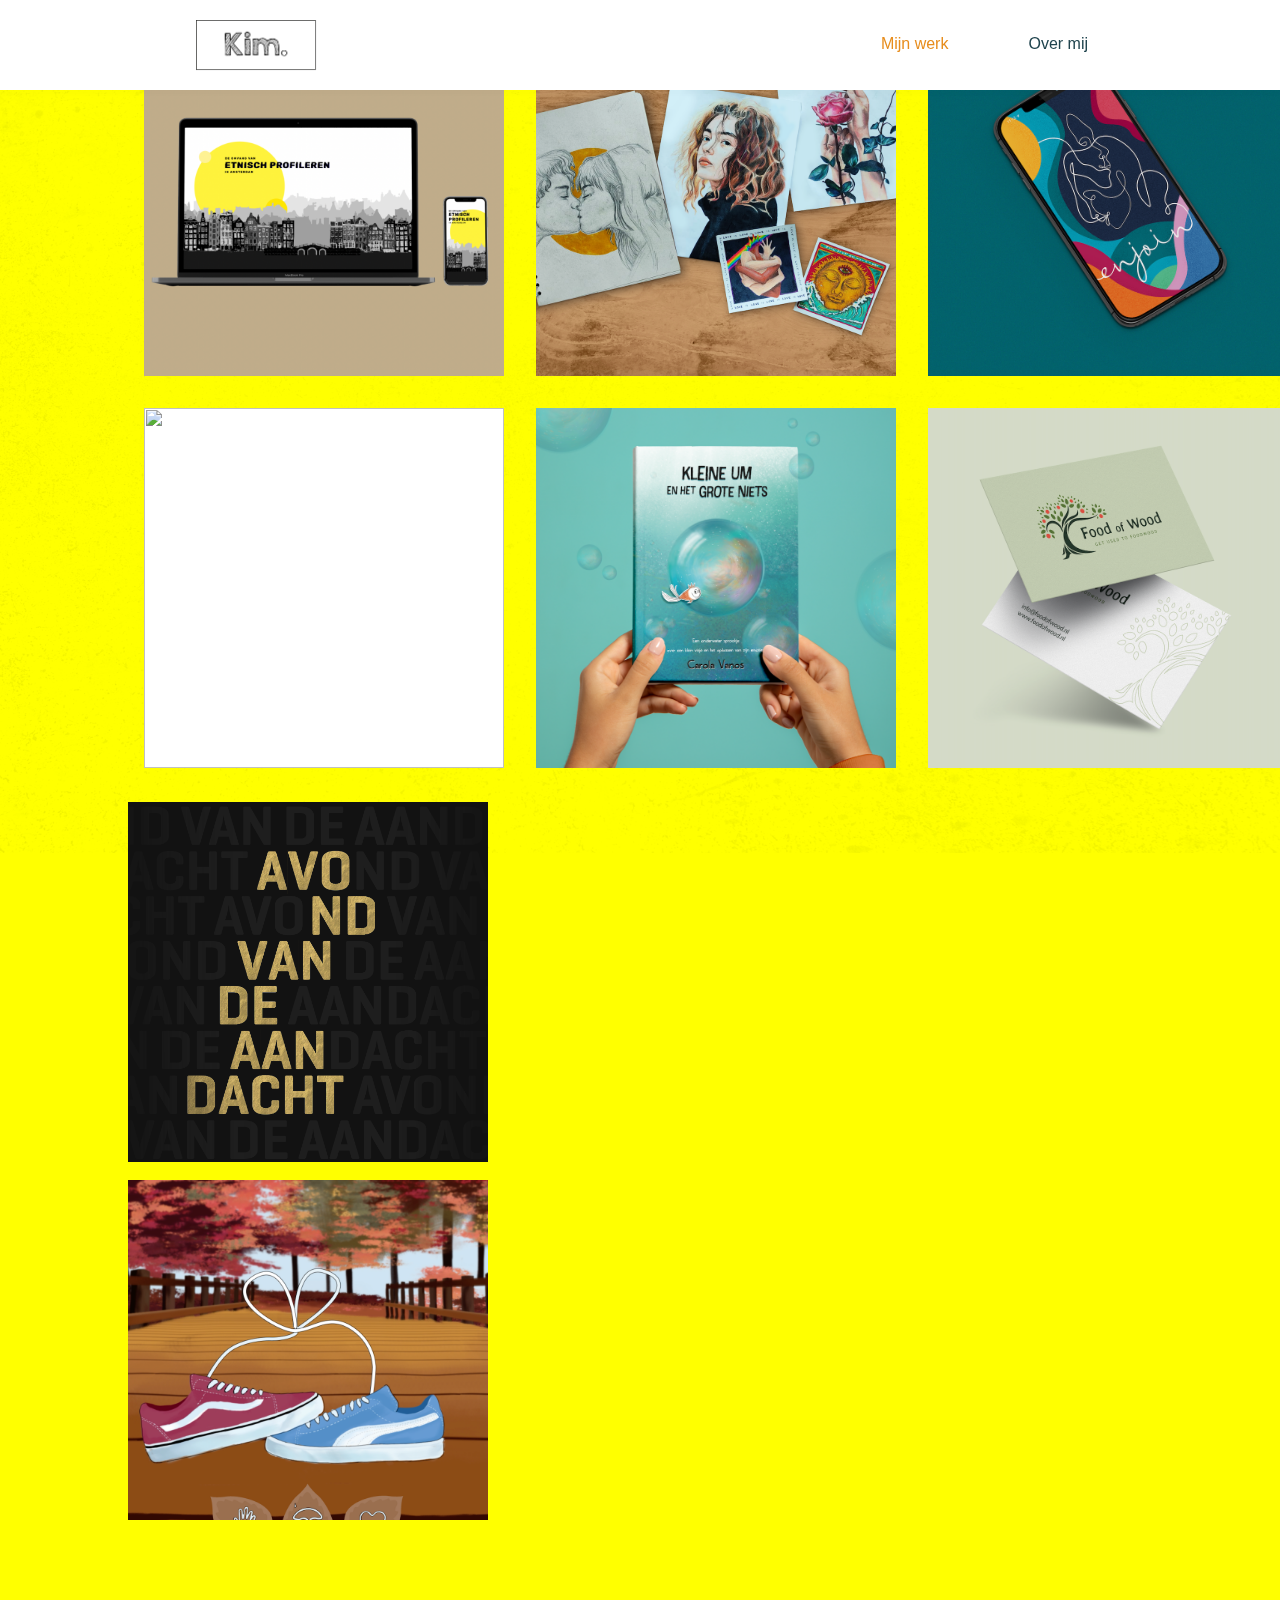
==== cases.html @ cbdecb41 "Begin" ====
<!DOCTYPE html>
<html lang="nl">

<head>
    <meta charset="utf-8">
    <meta http-equiv="X-UA-Compatible" content="IE=edge">
    <title>Portfolio Kim Garrard</title>
    <meta name="viewport" content="width=device-width, initial-scale=1">
    <link rel="stylesheet" href="CSS/portfolio.css">
    <link rel="shortcut icon" type="image/png" href="images/favicon2.png"/>
</head>

<body>

  <img src="images/bg_7.webp" alt="">

  <nav>
    <a href="index.html"><img src="images/logo.png" alt="" class="logo"></a>
    <ul>
      <li><a href="cases.html" class="selected"><div class="opacity"></div>Mijn werk</a></li>
      <li><a href="overmij.html"><div class="opacity"></div>Over mij</a></li>
    </ul>
  </nav>

  <div class="container" id="container">

  <!-- <h1>
    <span>K</span>
    <span>I</span>
    <span>M</span>
    <span>G</span>
    <span>A</span>
    <span>R</span>
    <span>R</span>
    <span>A</span>
    <span>R</span>
    <span>D</span>
  </h1> -->

  <section class="fotos">

    <div class="rij rij1">
      <a class="hover1" href="etnischprofileren.html">
        <div class="foto1"><img src="images/etnischprofileren.png" alt=""></img></div>
        <div class="info1 hide"><p>Etnisch Profileren</p></div>
      </a>

      <a class="hover2" href="art.html">
        <div class="foto2"><img src="images/artcases.png" alt=""></img></div>
        <div class="info2 hide"><p>Art & Illustraties</p></div>
      </a>

      <a class="hover3" href="enjoin.html">
        <div class="foto3"><img src="images/enjoincases.png" alt=""></img></div>
        <div class="info3 hide"><p>Splashscreen Enjoin</p></div>
      </a>
    </div>

    <div class="rij rij2">
      <a class="hover1" href="tofgrof.html">
        <div class="foto1"><img src="images/tofgrofcases.png" alt=""></img></div>
        <div class="info1 hide"><p>Tofgrof</p></div>
      </a>

      <a class="hover2">
        <div class="foto2"><img src="images/kleineumcases.png" alt=""></img></div>
        <div class="info2 hide"><p>Coming soon!</p></div>
      </a>

      <a class="hover3" href="foodofwood.html">
        <div class="foto3"><img src="images/foodofwoodcases.png" alt=""></img></div>
        <div class="info3 hide"><p>Food of Wood</p></div>
      </a>
    </div>

    <div class="rij rij3">
      <a class="hover1" href="dinner.html">
        <div class="foto1"><img src="images/dinner.png" alt=""></img></div>
        <div class="info1 hide"><p>CMOTalk Dinner</p></div>
      </a>

      <a class="hover2" href="schoenen.html">
        <div class="foto2"><img src="images/schoenencases.png" alt=""></img></div>
        <div class="info2 hide"><p>Schoenen Animatie</p></div>
      </a>

      <a class="hover3" href="rangers.html">
        <div class="foto3"><img src="images/rangerscases.png" alt=""></img></div>
        <div class="info3 hide"><p>WWF Rangers polsbandje</p></div>
      </a>
    </div>

  </section>

  </div>

<script src="js/cases.js"></script>

<script type="text/javascript">

$(document).ready(function() {
    // throttling is built in, just define ms
    $.waypoints.settings.scrollThrottle = 30;

    $('#content').waypoint(function(event, direction) {
        $(this).toggleClass('sticky', direction === "down");
        event.stopPropagation();
    }, {
        offset: 'bottom-in-view' // checkpoint at bottom of #content
    });
});

</script>

</html>
---- CSS/portfolio.css ----
* {
    box-sizing: border-box;
}

body,
html {
    box-sizing: border-box;
    margin: 0;
    padding: 0;
    scroll-behavior: smooth;

}

@import url(//db.onlinewebfonts.com/c/331ec49c0d78e469c42c1d814dd45838?family=Avenir+Book);
@import url(//db.onlinewebfonts.com/c/901497541657a2f24e42848bcf7fad52?family=Avenir+Heavy);

@font-face {
    font-family: "Capuche";
    src: url("../fonts/capuche.otf") format("opentype");
}

@font-face {
    font-family: "FuturaCM";
    src: url("../fonts/Futura.ttf") format("truetype");
}

@font-face {
    font-family: "SofiaRegular";
    src: url("../fonts/SofiaProRegular.ttf") format("truetype");
}

@font-face {
    font-family: "SketchOpen";
    src: url("../fonts/KGSecondChancesSketch.ttf") format("truetype");
}

@font-face {
    font-family: "Sketch";
    src: url("../fonts/KGSecondChancesSolid.ttf") format("truetype");
}

body {
  background-color: #f3eee8;
  /* background-image: url(../images/bg.png); */
  background-blend-mode: lighten;
  background-size: 100vw;
  background-attachment: fixed;
  /* cursor: url(images/my-cursor.png), auto; */
  /* cursor: wait; */
}

#home {
  width: 100vw;
  height: 100vh;
  overflow: hidden;
}

body > img:nth-of-type(1) {
  z-index: -1;
  width: 100vw;
  position: fixed;
  opacity: 0.1;
  mix-blend-mode: multiply;
}

nav {
  display: flex;
  width: 100vw;
  height: 10vh;
  position: fixed;
  z-index: 3;
  background-color: white;
  padding: 0 15vw;
  justify-content: space-between;
  box-shadow: 0 5px 5px rgb(0 0 0 / 1%);
}

menu-wrap {
  display: none;
}

.navcases {
  box-shadow: 0 5px 5px rgb(0 0 0 / 5%);
}

nav > a {
  display: flex;
  align-items: center;
}

nav ul {
  list-style-type: none;
  display: flex;
  align-items: center;
  margin: 0;
}

nav ul li {
  text-decoration: none;
  font-family: "Avenir", Helvetica;
  transition: 200ms ease;
  border-bottom: 2px solid rgba(255,255,255,0);
}

nav li div {
  background-color: #e78d1d;
  height: 1.7em;
  width: 1.7em;
  position: absolute;
  z-index: -1;
  border-radius: 50%;
  margin-left: -12px;
  margin-top: -3px;
  transition: 200ms ease;
}

nav img {
  background-color: rgba(255,255,255,0.5);
  width: 8em;
  transition: 300ms ease;
}

nav img:hover {
  background-color: rgba(255,255,255,1);
}

nav li:not(nav li:last-of-type) {
  margin-right: 5em;
}

nav li:hover {
  border-bottom: 2px solid #e78d1d;
  transform: rotate(-2deg);
}

nav a:hover {
  color: #e78d1d;
}

nav .selected {
  color: #e78d1d;
}

main {
  padding-top: 10vh;
}

h1, h2 {
  /* letter-spacing: 0.1em; */
  color: #20444e;
  font-family: "Sketch", "Avenir heavy", Helvetica;
  font-size: 1.6em;
  margin: 0;
  text-transform: uppercase;
}

h1 {
  letter-spacing: 0;
  z-index: 2;
  /* -webkit-text-fill-color: #3f002f; */
}

p {
  font-family: "Avenir", Helvetica;
  /* margin: 0; */
  color: grey;
}

a {
  text-decoration: none;
  color: #20444e;
  transition: 300ms ease;
}

.button {
  display: flex;
  align-items: center;
  margin-top: 2em;
}

.button div {
  position: absolute;
  width: 3em;
  height: 3em;
  background-color: #e78d1d;
  border-radius: 100%;
}

.button p {
  z-index: 2;
  margin-left: 1.5em;
  font-family: "Sketch";
  color: #20444e;
  border-bottom: 2px solid rgba(255,255,255,0);
  transition: 200ms ease;
}

.button p:hover {
  border-bottom: 2px solid #20444e;
  transform: rotate(-1deg);
}

.portfolio {
  position: fixed;
  top: 17vh;
  font-family: "SketchOpen";
  height: 18vh;
  /* margin-left: 20vw; */
  color: #20444e !important;
  z-index: 2;
}

.begin {
  width: 60vw;
  margin: 0 20vw;
  height: 100vh;
  display: flex;
  align-items: center;
}

.begin .kim {
  width: 35vw;
  /* height: 100vh; */
  display: flex;
  align-items: baseline;
  /* justify-content: center; */
  /* max-height: 45em; */
}

.begin .kim img:nth-of-type(1) {
  /* border: 2px solid #20444e;
  border-bottom: 0px; */
  background-color: #e78d1d;
}

.begin .kim img {
  margin-right: 20vw;
  max-height: 45em;
  height: 70vh;
  /* width: 35vw; */
  position: absolute;
  bottom: 0;
}

.begintekst {
  transition: 200ms ease;
  animation: rotate 20s infinite linear;
}

@keyframes rotate {
  0% {
    transform: rotate(0deg);
  }

  100% {
    transform: rotate(360deg);
  }
}

.begin .stralen {
  height: 80vh !important;
  max-height: 60em !important;
  max-height: none;
  opacity: 0;
  transition: 300ms ease;
  animation: rotate 20s infinite linear;
}

.straal {
  opacity: 1 !important;
}

.opacity {
  opacity: 0;
}

.begin .text {
  /* width: 40vw; */
  /* padding: 0 10em; */
  width: 20vw;
  margin-right: 5vw;
  margin-top: 15vh;
  line-height: 1.5;
  font-size: 1.1em;
}

.begin .text span {
  font-family: "SketchOpen";
  text-transform: uppercase;
}

.begin .meerweten {
  margin-bottom: 5em;
}

.container {
  width: 100vw;
  height: 95em;
  overflow: hidden;
}

.fotos {
  /* display: flex; */
  padding: 0 10vw;
}

.rij1, .rij2 {
  display: flex;
}

.fotos a {
  margin: 1em 1em;
}

.fotos a div:nth-of-type(1) {
  width: 25em;
  height: 25em;
  width: 40vh;
  height: 40vh;
  /* margin: 5vw 0em; */
  background-color: white;
  overflow: hidden;
  transition: 300ms ease;
}

.fotos a div:nth-of-type(2) {
  width: 40vh;
  height: 40vh;
  margin: 5em 0em;
  background-color: #e48e23;
  overflow: hidden;
  transition: 300ms ease;
  position: absolute;
  margin-top: -40vh;
  /* margin-left: 1em; */
  opacity: 1;
}

.fotos .rij1 a:nth-of-type(odd) div:nth-of-type(2) {
  background-color: #ae5331;
}

.fotos .rij2 a:nth-of-type(even) div:nth-of-type(2) {
  background-color: #ae5331;
}

.hidefoto {
  opacity: 0.5;
}

.hide {
  opacity: 0 !important;
}

.fotos div:nth-of-type(2) p {
  transition: 300ms ease;
  width: 100%;
  height: 100%;
  display: flex;
  justify-content: center;
  align-items: center;
  text-align: center;
  color: #e48e23;
  font-size: 2.5em;
  font-family: "Sketch";
  transform: scale(0.9) rotate(-17deg);
  margin: 0;
}

.fotos .rij1 a:nth-of-type(even) div:nth-of-type(2) p {
  color: #ae5331;
}

.fotos .rij2 a:nth-of-type(odd) div:nth-of-type(2) p {
  color: #ae5331;
}

.fotos div:nth-of-type(2) p:hover {
  transform: scale(1) rotate(-17deg);
  /* transform: scale(1.1); */
}

.fotos div img {
  width: 100%;
  height: 100%;
  object-fit: cover;
  transition: 500ms ease;
}




















/* DETAILPAGINA */

.maindetail {
  background-image: -webkit-linear-gradient(95deg, white 86%, rgba(0, 0, 0, 0) 0%);
  background-size: 120%;
  position: absolute;
  z-index: 0;
  width: 100vw;
  padding-left: 15vw;
  padding-right: 15vw;
  margin-top: 28vh;
  padding-top: 40vh;
}

.maindetail > div {
  margin-top: 12vh;
}

.maindetail > div:last-of-type{
  margin-bottom: 20vh;
}

.maindetail > div article p {
  margin-top: 2vh;
  /* margin: 0; */
}

.projectinfo {
  margin-top: 2vh;
  display: flex;
  justify-content: space-between;
}

.introdiv article:nth-of-type(2) > p {
  margin-top: 0;
}

.projectinfo div {
  width: 40%;
}

.projectinfo div p:nth-of-type(1) {
  font-size: 1.1em;
  font-weight: bold;
  color: #e78d1d;
}

.introdiv {
  display: flex;
  justify-content: space-between;
}

.introdiv h2 {
  font-family: "Sketch";
  letter-spacing: 0;
  color: #20444e;
  font-size: 2em;
}

.introdiv a {
  color: #e78d1d;
}

.introdiv article:nth-of-type(1) {
  width: 30%;
}

.introdiv article:nth-of-type(2) {
  width: 60%;
}

/* .introdiv article:nth-of-type(2) p {
  margin-bottom: 4vh;
} */

.imgdiv {
  object-fit: cover;
}

.imgdiv img, .imgdiv video {
	width: 100%;
  height: 100%;
  object-fit: cover;
	transition: transform 500ms ease;
}

.imgandtext {
  display: flex;
  justify-content: space-between;
}

.imgandtext div:nth-of-type(1) {
  width: 50%;
  height: 50vh;
}

.imgandtext img {
  width: 100%;
  height: 100%;
  object-fit: cover;
}

.imgandtext article {
  width: 40%;
}

/* .imgdiv {
  object-fit: cover;
  box-shadow: 0 5px 5px rgb(0 0 0 / 15%);
} */

.imgrow {
  display: flex;
  justify-content: space-between;
  margin-top: 4vh;
}

.imgrow .imgdiv {
  width: 32%;
  /* border: 0.5em solid white; */
  height: 30vh;
}

.videodiv {
  height: 46vh !important;
}

#rangers .firstfotodiv {
  background: url(../images/rangers.png) no-repeat center 90%;
  height: 75vh;
  width: 100vw;
  overflow: hidden;
  position: fixed;
  z-index: -2;
  background-size: cover;
}

#rangers .imgandtext div {
  width: 60%;
  height: 30vh;
}

#rangers .imgandtext article {
  width: 30%;
}

#rangers .imgdivrangers {
  margin-top: 5vh !important;
}

#dinner .maindetail {
  margin-top: 24vh;
  padding-top: 45vh;
  height: auto;
}

#dinner .firstfotodiv {
  background: url(../images/dinner2.jpg) no-repeat center 90%;
  height: 75vh;
  width: 100vw;
  overflow: hidden;
  position: fixed;
  z-index: -2;
  background-size: cover;
}

#enjoin .maindetail {
  margin-top: 28vh;
  padding-top: 43vh;
  height: auto;
}

#enjoin .firstfotodiv {
  background: url(../images/enjoin2.png) no-repeat center 55%;
  height: 75vh;
  width: 100vw;
  overflow: hidden;
  position: fixed;
  z-index: -2;
  background-size: cover;
}

#enjoin .imgrow .imgdiv {
  height: 35vh;
  width: 23.5%;
}

#enjoin .imgandtext article {
  width: 35%;
}

#enjoin .imgandtext .imgrow {
  width: 60%;
}

.imgdivenjoin {
  width: 35% !important;
  height: 80vh !important;
}

.articleenjoin {
  width: 60% !important;
}

#art .maindetail {
  margin-top: 26vh;
  padding-top: 45vh;
  height: auto;
}

#art .firstfotodiv {
  background: url(../images/art_tafel2.png) no-repeat center 48%;
  height: 75vh;
  width: 100vw;
  overflow: hidden;
  position: fixed;
  z-index: -2;
  background-size: cover;
}

#art .imgrow .imgdiv {
  height: 42vh;
}

#etnischprofileren .maindetail {
  margin-top: 21vh;
  padding-top: 50vh;
  height: auto;
}

#etnischprofileren .firstfotodiv {
  background: url(../images/etnischprofilerenb.png) no-repeat center 40%;
  height: 75vh;
  width: 100vw;
  overflow: hidden;
  position: fixed;
  z-index: -2;
  background-size: cover;
}

.imgrowetnisch .imgdiv {
  height: 30vh;
  background-color: #191919;
}

.imgrowetnisch .imgdiv img {
  object-fit: contain;
}

.videodivetnischprofileren {
  margin-top: 5vh !important;
  height: 70vh !important;
}

#schoenen .maindetail {
  margin-top: 3vh;
  padding-top: 70vh;
  height: auto;
}

#schoenen .firstfotodiv {
  background: url(../images/schoenen.png) no-repeat center 70%;
  height: 75vh;
  width: 100vw;
  overflow: hidden;
  position: fixed;
  z-index: -2;
  background-size: cover;
}

.imgrowschoenen div {
  height: 35vh !important;
}

.imgdivschoenen {
  width: 30% !important;
  height: 25vh !important;
  border: 0.5em solid white !important;
}

.articleschoenen {
  width: 25vw !important;
}

.imgandtextschoenen div:nth-of-type(1) {
  width: 60%;
  height: 50vh;
}

.imgandtextschoenen article {
  width: 30%;
}

.imgrowww div {
  height: 26vh !important;
}

.videodivww {
  width: 60% !important;
  height: 48vh !important;
}

.imgandtextww article {
  width: 30% !important;
}

#foodofwood .maindetail {
  margin-top: 42vh;
  padding-top: 30vh;
  height: auto;
}

#foodofwood .firstfotodiv {
  background: url(../images/foodofwood.png) no-repeat center 45%;
  height: 75vh;
  width: 100vw;
  overflow: hidden;
  position: fixed;
  z-index: -2;
  background-size: cover;
}

#foodofwood .imgdivfoodofwood {
    margin-top: 5vh !important;
}

#foodofwood .imgandtexfoodofwood .imgdiv {
  width: 60%;
  height: 45vh;
}

#foodofwood .imgandtexfoodofwood article {
  width: 32%;
}

#rangers .maindetail {
  margin-top: 42vh;
  padding-top: 30vh;
  height: auto;
}

#tofgrof .firstfotodiv {
  background: url(../images/tofgrof1.png) no-repeat center center;
  height: 75vh;
  width: 100vw;
  overflow: hidden;
  position: fixed;
  z-index: -2;
  background-size: cover;
}



.buttoncases {
  position: fixed;
  z-index: 1;
  margin-top: 45vh;
}

.buttoncases p {
  position: absolute;
  display: flex;
  justify-content: center;
  align-items: center;
  width: 3vw;
  height: 3vw;
  border-radius: 100%;
  margin: 0;
  font-size: 1em;
  opacity: 1;
  border: 1px solid #e78d1d;
  color: #e78d1d;
  transition: 200ms ease;
}

.buttoncases p:hover {
  background-color: #e78d1d;
  color: white;
}

.buttoncases:nth-of-type(1) {
  margin-left: 1vw;
}

.buttoncases:nth-of-type(1) p {
  transform: scaleX(-1);
}

.buttoncases:nth-of-type(2) {
  right: 3em;
  margin-right: 1vw;
}

.invisible {
  opacity: 0;
}





















/* RESPONSIVE */

/* mobile */
@media (min-width: 20em) and (max-width: 47em) {

  body {
    width: 100vw;
    overflow-x: hidden;
  }

  nav {
    padding: 0;
    top: 0;
  }

  nav ul {
    width: 100%;
    justify-content: space-between;
  }

  nav li:nth-of-type(1) {
    margin-right: 0;
  }

  nav ul li:nth-of-type(2) {
    margin-right: 5vw;
  }

  p {
    font-size: 17px;
  }

  .begin {
    display: block;
    position: absolute;
    margin: 0 5vw;
    margin-top: 11vh;
    width: 90vw;
  }

  .begin .text {
    position: absolute;
    width: 100%;
    margin: 0;
    top: 95vw;
    text-align: center;
  }

  .begin .text .button {
    display: none;
  }

  .begin .kim {
    position: absolute;
    height: 100vw;
    width: 95vw;
    /* margin-top: -25vh; */
  }

  .begin .kim img {
    width: 85vw;
    height: auto;
    margin: 0;
    bottom: auto;
    right: 0;
  }

  .portfolio {
    position: absolute;
    height: 9vh;
    width: auto;
    top: -6vh;
  }

  .fotos {
    display: block;
    padding: 0;
    margin-top: 130vw;
  }

  .fotos a div {
    width: 90vw !important;
    height: 90vw !important;
  }

  .rij1, .rij2 {
    display: block;
  }

  .button div {
    width: 2.5em;
    height: 2.5em;
  }

  .fotos .rij1 a:nth-of-type(odd) div:nth-of-type(1), .fotos .rij2 a:nth-of-type(odd) div:nth-of-type(1) {
    margin-left: -5vw;
  }

  .fotos .rij1 a:nth-of-type(even) div:nth-of-type(1), .fotos .rij2 a:nth-of-type(even) div:nth-of-type(1) {
    margin-left: 5vw;
  }

  .rij2 {
    margin-top: -5vw;
  }

}





















.testtext {
  margin-left: 50vw;
}

@media (min-width: 79em) {
  #realcontent {
      position: fixed;
      width: 500vw;
      height: 90vh;
      display: flex;
  }
}

@media (min-width: 79em) {
  #fakecontent {
      height: 380vw;
  }
}



















:root {
  --primary-color: rgba(13, 110, 139, 0.75);
  --overlay-color: rgba(24, 39, 51 , 0.85);
  --menu-speed: 0.75s;
}

body {
  background-color: yellow;
}
/* MENU STYLES */
.menu-wrap {
  position: fixed;
  top: 0;
  left: 0;
  z-index: 1;
}

.menu-wrap .toggler {
  position: absolute;
  top: 0;
  left: 0;
  z-index: 2;
  cursor: pointer;
  width: 50px;
  height: 50px;
  opacity: 0;
}

.menu-wrap .hamburger {
  position: absolute;
  top: 0;
  left: 0;
  z-index: 1;
  width: 60px;
  height: 60px;
  padding: 1rem;
  background: var(--primary-color);
  display: flex;
  align-items: center;
  justify-content: center;
}

/* Hamburger Line */
.menu-wrap .hamburger > div {
  position: relative;
  flex: none;
  width: 100%;
  height: 2px;
  background: #fff;
  display: flex;
  align-items: center;
  justify-content: center;
  transition: all 0.4s ease;
}

/* Hamburger Lines - Top & Bottom */
.menu-wrap .hamburger > div::before,
.menu-wrap .hamburger > div::after {
  content: '';
  position: absolute;
  z-index: 1;
  top: -10px;
  width: 100%;
  height: 2px;
  background: inherit;
}

/* Moves Line Down */
.menu-wrap .hamburger > div::after {
  top: 10px;
}

/* Toggler Animation */
.menu-wrap .toggler:checked + .hamburger > div {
  transform: rotate(135deg);
}

/* Turns Lines Into X */
.menu-wrap .toggler:checked + .hamburger > div:before,
.menu-wrap .toggler:checked + .hamburger > div:after {
  top: 0;
  transform: rotate(90deg);
}

/* Rotate On Hover When Checked */
.menu-wrap .toggler:checked:hover + .hamburger > div {
  transform: rotate(225deg);
}

/* Show Menu */
.menu-wrap .toggler:checked ~ .menu {
  visibility: visible;
}

.menu-wrap .toggler:checked ~ .menu > div {
  transform: scale(1);
  transition-duration: var(--menu-speed);
}

.menu-wrap .toggler:checked ~ .menu > div > div {
  opacity: 1;
  transition:  opacity 0.4s ease 0.4s;
}

.menu-wrap .menu {
  position: fixed;
  top: 0;
  left: 0;
  width: 100%;
  height: 100%;
  visibility: hidden;
  overflow: hidden;
  display: flex;
  align-items: center;
  justify-content: center;
}

.menu-wrap .menu > div {
  background: var(--overlay-color);
  border-radius: 50%;
  width: 200vw;
  height: 200vw;
  display: flex;
  flex: none;
  align-items: center;
  justify-content: center;
  transform: scale(0);
  transition: all 0.4s ease;
}

.menu-wrap .menu > div > div {
  text-align: center;
  max-width: 90vw;
  max-height: 100vh;
  opacity: 0;
  transition: opacity 0.4s ease;
}

.menu-wrap .menu > div > div > ul > li {
  list-style: none;
  color: #fff;
  font-size: 1.5rem;
  padding: 1rem;
}

.menu-wrap .menu > div > div > ul > li > a {
  color: inherit;
  text-decoration: none;
  transition: color 0.4s ease;
}
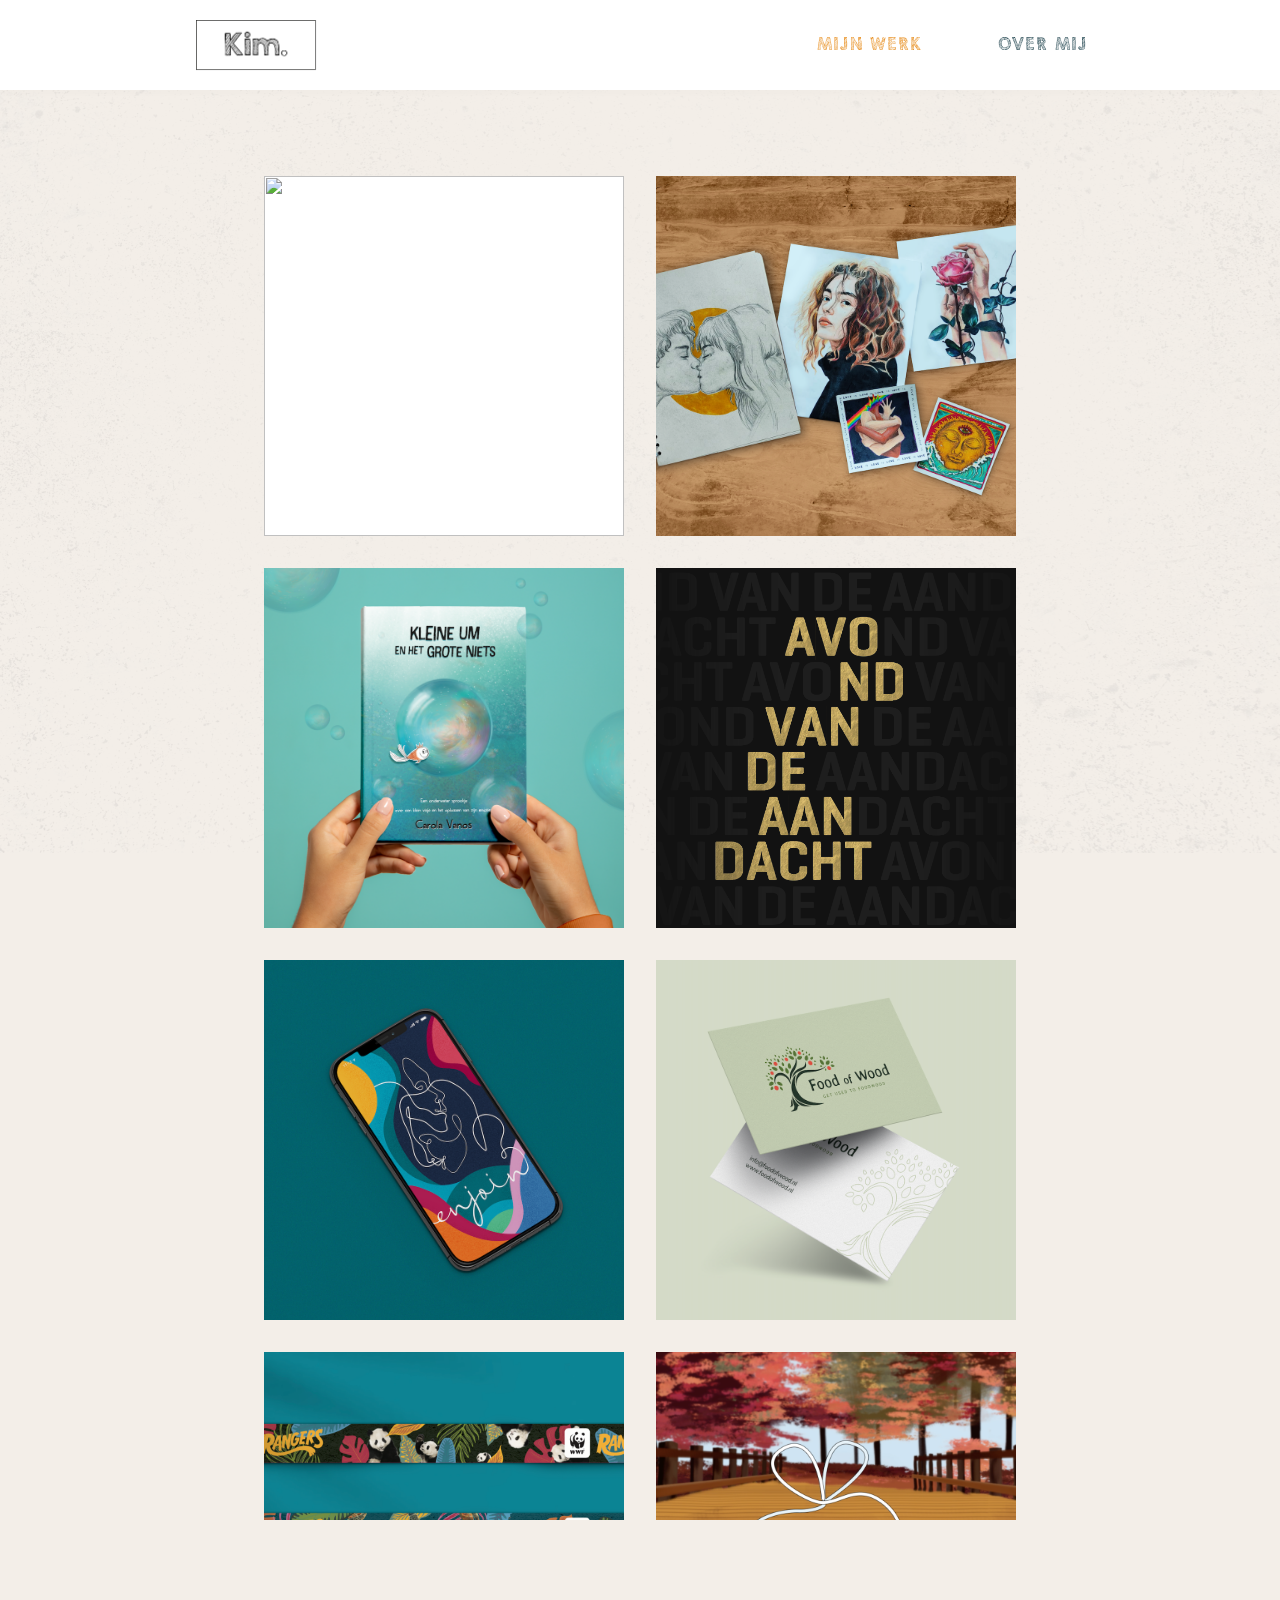
==== commit 20df4603: "Werk overzicht" ====
--- a/cases.html
+++ b/cases.html
@@ -22,7 +22,7 @@
     </ul>
   </nav>
 
-  <div class="container" id="container">
+  <div class="container containerwerk" id="container">
 
   <!-- <h1>
     <span>K</span>
@@ -37,12 +37,11 @@
     <span>D</span>
   </h1> -->
 
-  <section class="fotos">
+  <section class="fotos fotoswerk">
 
-    <div class="rij rij1">
-      <a class="hover1" href="etnischprofileren.html">
-        <div class="foto1"><img src="images/etnischprofileren.png" alt=""></img></div>
-        <div class="info1 hide"><p>Etnisch Profileren</p></div>
+      <a class="hover4" href="tofgrof.html">
+        <div class="foto4"><img src="images/tofgrof.png" alt=""></img></div>
+        <div class="info4 hide"><p>Tofgrof</p></div>
       </a>
 
       <a class="hover2" href="art.html">
@@ -50,45 +49,35 @@
         <div class="info2 hide"><p>Art & Illustraties</p></div>
       </a>
 
+      <a class="hover5">
+        <div class="foto5"><img src="images/kleineumcases.png" alt=""></img></div>
+        <div class="info5 hide"><p>Coming soon!</p></div>
+      </a>
+
+      <a class="hover7" href="dinner.html">
+        <div class="foto7"><img src="images/dinner.png" alt=""></img></div>
+        <div class="info7 hide"><p>CMOTalk Dinner</p></div>
+      </a>
+
       <a class="hover3" href="enjoin.html">
         <div class="foto3"><img src="images/enjoincases.png" alt=""></img></div>
         <div class="info3 hide"><p>Splashscreen Enjoin</p></div>
       </a>
-    </div>
 
-    <div class="rij rij2">
-      <a class="hover1" href="tofgrof.html">
-        <div class="foto1"><img src="images/tofgrofcases.png" alt=""></img></div>
-        <div class="info1 hide"><p>Tofgrof</p></div>
+      <a class="hover6" href="foodofwood.html">
+        <div class="foto6"><img src="images/foodofwoodcases.png" alt=""></img></div>
+        <div class="info6 hide"><p>Food of Wood</p></div>
       </a>
 
-      <a class="hover2">
-        <div class="foto2"><img src="images/kleineumcases.png" alt=""></img></div>
-        <div class="info2 hide"><p>Coming soon!</p></div>
+      <a class="hover9" href="rangers.html">
+        <div class="foto9"><img src="images/rangerscases.png" alt=""></img></div>
+        <div class="info9 hide"><p>WWF Rangers polsbandje</p></div>
       </a>
 
-      <a class="hover3" href="foodofwood.html">
-        <div class="foto3"><img src="images/foodofwoodcases.png" alt=""></img></div>
-        <div class="info3 hide"><p>Food of Wood</p></div>
+      <a class="hover8" href="schoenen.html">
+        <div class="foto8"><img src="images/schoenencases.png" alt=""></img></div>
+        <div class="info8 hide"><p>Schoenen Animatie</p></div>
       </a>
-    </div>
-
-    <div class="rij rij3">
-      <a class="hover1" href="dinner.html">
-        <div class="foto1"><img src="images/dinner.png" alt=""></img></div>
-        <div class="info1 hide"><p>CMOTalk Dinner</p></div>
-      </a>
-
-      <a class="hover2" href="schoenen.html">
-        <div class="foto2"><img src="images/schoenencases.png" alt=""></img></div>
-        <div class="info2 hide"><p>Schoenen Animatie</p></div>
-      </a>
-
-      <a class="hover3" href="rangers.html">
-        <div class="foto3"><img src="images/rangerscases.png" alt=""></img></div>
-        <div class="info3 hide"><p>WWF Rangers polsbandje</p></div>
-      </a>
-    </div>
 
   </section>
 
--- a/CSS/portfolio.css
+++ b/CSS/portfolio.css
@@ -75,7 +75,7 @@
   box-shadow: 0 5px 5px rgb(0 0 0 / 1%);
 }
 
-menu-wrap {
+.menu-wrap {
   display: none;
 }
 
@@ -88,7 +88,7 @@
   align-items: center;
 }
 
-nav ul {
+nav > ul {
   list-style-type: none;
   display: flex;
   align-items: center;
@@ -100,6 +100,10 @@
   font-family: "Avenir", Helvetica;
   transition: 200ms ease;
   border-bottom: 2px solid rgba(255,255,255,0);
+  font-family: "SketchOpen";
+  text-transform: uppercase;
+  letter-spacing: 2px;
+  font-size: 15px;
 }
 
 nav li div {
@@ -208,6 +212,10 @@
   /* margin-left: 20vw; */
   color: #20444e !important;
   z-index: 2;
+}
+
+.visiemissie {
+  height: 36vh;
 }
 
 .begin {
@@ -402,6 +410,44 @@
 
 
 
+/* MIJN WERK */
+
+.fotoswerk {
+  margin-top: 10em;
+  display: flex;
+  flex-wrap: wrap;
+  justify-content: center;
+}
+
+.fotoswerk a div:nth-of-type(1) {
+  /* width: 20vw;
+  height: 20vw;
+  justify-content: flex-start; */
+}
+
+.fotoswerk a:nth-of-type(odd) div:nth-of-type(2) {
+  background-color: #ae5331;
+}
+
+.fotoswerk a:nth-of-type(even) div:nth-of-type(2) {
+  background-color: #ae5331;
+}
+
+
+
+
+
+
+
+
+
+
+
+
+
+
+
+
 
 
 
@@ -822,6 +868,31 @@
 
 
 
+/* VISIE & MISSIE */
+
+.text2 {
+  margin-left: 10em;
+}
+
+
+
+
+
+
+
+
+
+
+
+
+
+
+
+
+
+
+
+
 
 /* RESPONSIVE */
 
@@ -836,19 +907,18 @@
   nav {
     padding: 0;
     top: 0;
-  }
-
-  nav ul {
+    height: 4em;
+  }
+
+  nav > ul {
     width: 100%;
     justify-content: space-between;
-  }
-
-  nav li:nth-of-type(1) {
-    margin-right: 0;
-  }
-
-  nav ul li:nth-of-type(2) {
-    margin-right: 5vw;
+    display: none;
+  }
+
+  body > img:nth-of-type(1) {
+    height: 100vh;
+    width: auto;
   }
 
   p {
@@ -929,6 +999,178 @@
     margin-top: -5vw;
   }
 
+  :root {
+    --primary-color: rgba(13, 110, 139, 0.75);
+    --overlay-color: rgba(24, 39, 51 , 0.85);
+    --menu-speed: 0.75s;
+  }
+
+  nav {
+    width: 100vw;
+  }
+
+  nav img {
+    margin-left: 0.25em;
+  }
+
+  nav li:not(nav li:last-of-type) {
+    margin-right: 0;
+  }
+
+  /* MENU STYLES */
+  .menu-wrap {
+    display: block;
+    position: fixed;
+    top: 0;
+    left: 0;
+    z-index: 1;
+  }
+
+  .menu-wrap .toggler {
+    position: absolute;
+    top: 1.25vw;
+    left: 85vw;
+    z-index: 2;
+    cursor: pointer;
+    width: 15vw;
+    height: 15vw;
+    opacity: 0;
+  }
+
+  .menu-wrap .hamburger {
+    position: absolute;
+    top: 0;
+    left: 85vw;
+    z-index: 1;
+    width: 15vw;
+    height: 4em;
+    padding: 1rem;
+    display: flex;
+    align-items: center;
+    justify-content: center;
+  }
+
+  /* Hamburger Line */
+  .menu-wrap .hamburger > div {
+    position: relative;
+    flex: none;
+    width: 100%;
+    height: 2px;
+    background: #20444e;
+    display: flex;
+    align-items: center;
+    justify-content: center;
+    transition: all 0.4s ease;
+  }
+
+  /* Hamburger Lines - Top & Bottom */
+  .menu-wrap .hamburger > div::before,
+  .menu-wrap .hamburger > div::after {
+    content: '';
+    position: absolute;
+    z-index: 1;
+    top: -8px;
+    width: 100%;
+    height: 2px;
+    background: inherit;
+  }
+
+  /* Moves Line Down */
+  .menu-wrap .hamburger > div::after {
+    top: 8px;
+  }
+
+  /* Toggler Animation */
+  .menu-wrap .toggler:checked + .hamburger > div {
+    transform: rotate(135deg);
+  }
+
+  /* Turns Lines Into X */
+  .menu-wrap .toggler:checked + .hamburger > div:before,
+  .menu-wrap .toggler:checked + .hamburger > div:after {
+    top: 0;
+    transform: rotate(90deg);
+  }
+
+  /* Rotate On Hover When Checked */
+  .menu-wrap .toggler:checked:hover + .hamburger > div {
+    transform: rotate(225deg);
+  }
+
+  /* Show Menu */
+  .menu-wrap .toggler:checked ~ .menu {
+    visibility: visible;
+  }
+
+  .menu-wrap .toggler:checked ~ .menu > div {
+    transform: scale(1.4);
+    transition-duration: var(--menu-speed);
+  }
+
+  .menu-wrap .toggler:checked ~ .menu > div > div {
+    opacity: 1;
+    transition:  opacity 0.4s ease 0.4s;
+  }
+
+  .menu-wrap .menu {
+    position: fixed;
+    top: 0;
+    left: 0;
+    width: 100vw;
+    height: 100vh;
+    visibility: hidden;
+    overflow: hidden;
+    display: flex;
+    align-items: center;
+    justify-content: center;
+  }
+
+  .menu-wrap .menu > div {
+    background: #ae5331;
+    background: #e78d1d;
+    background-image: url(../images/liquid2.png);
+    /* background-blend-mode: color; */
+    background-position: center;
+    border-radius: 50%;
+    width: 200vw;
+    height: 200vw;
+    display: flex;
+    flex: none;
+    align-items: center;
+    justify-content: center;
+    transform: scale(0);
+    transition: all 0.4s ease;
+  }
+
+  .menu-wrap .menu > div > div {
+    text-align: center;
+    max-width: 90vw;
+    max-height: 100vh;
+    opacity: 0;
+    transition: opacity 0.4s ease;
+  }
+
+  .menu-wrap .menu > div > div > ul {
+    display: block;
+    padding: 0;
+  }
+
+  .menu-wrap .menu > div > div > ul > li {
+    list-style: none;
+    color: #fff;
+    color: #20444e;
+    font-size: 1.5rem;
+    padding: 1rem;
+    font-family: "SketchOpen";
+    /* color: white; */
+  }
+
+  .menu-wrap .menu > div > div > ul > li > a {
+    color: inherit;
+    text-decoration: none;
+    transition: color 0.4s ease;
+  }
+
 }
 
 
@@ -969,172 +1211,3 @@
       height: 380vw;
   }
 }
-
-
-
-
-
-
-
-
-
-
-
-
-
-
-
-
-
-
-
-:root {
-  --primary-color: rgba(13, 110, 139, 0.75);
-  --overlay-color: rgba(24, 39, 51 , 0.85);
-  --menu-speed: 0.75s;
-}
-
-body {
-  background-color: yellow;
-}
-/* MENU STYLES */
-.menu-wrap {
-  position: fixed;
-  top: 0;
-  left: 0;
-  z-index: 1;
-}
-
-.menu-wrap .toggler {
-  position: absolute;
-  top: 0;
-  left: 0;
-  z-index: 2;
-  cursor: pointer;
-  width: 50px;
-  height: 50px;
-  opacity: 0;
-}
-
-.menu-wrap .hamburger {
-  position: absolute;
-  top: 0;
-  left: 0;
-  z-index: 1;
-  width: 60px;
-  height: 60px;
-  padding: 1rem;
-  background: var(--primary-color);
-  display: flex;
-  align-items: center;
-  justify-content: center;
-}
-
-/* Hamburger Line */
-.menu-wrap .hamburger > div {
-  position: relative;
-  flex: none;
-  width: 100%;
-  height: 2px;
-  background: #fff;
-  display: flex;
-  align-items: center;
-  justify-content: center;
-  transition: all 0.4s ease;
-}
-
-/* Hamburger Lines - Top & Bottom */
-.menu-wrap .hamburger > div::before,
-.menu-wrap .hamburger > div::after {
-  content: '';
-  position: absolute;
-  z-index: 1;
-  top: -10px;
-  width: 100%;
-  height: 2px;
-  background: inherit;
-}
-
-/* Moves Line Down */
-.menu-wrap .hamburger > div::after {
-  top: 10px;
-}
-
-/* Toggler Animation */
-.menu-wrap .toggler:checked + .hamburger > div {
-  transform: rotate(135deg);
-}
-
-/* Turns Lines Into X */
-.menu-wrap .toggler:checked + .hamburger > div:before,
-.menu-wrap .toggler:checked + .hamburger > div:after {
-  top: 0;
-  transform: rotate(90deg);
-}
-
-/* Rotate On Hover When Checked */
-.menu-wrap .toggler:checked:hover + .hamburger > div {
-  transform: rotate(225deg);
-}
-
-/* Show Menu */
-.menu-wrap .toggler:checked ~ .menu {
-  visibility: visible;
-}
-
-.menu-wrap .toggler:checked ~ .menu > div {
-  transform: scale(1);
-  transition-duration: var(--menu-speed);
-}
-
-.menu-wrap .toggler:checked ~ .menu > div > div {
-  opacity: 1;
-  transition:  opacity 0.4s ease 0.4s;
-}
-
-.menu-wrap .menu {
-  position: fixed;
-  top: 0;
-  left: 0;
-  width: 100%;
-  height: 100%;
-  visibility: hidden;
-  overflow: hidden;
-  display: flex;
-  align-items: center;
-  justify-content: center;
-}
-
-.menu-wrap .menu > div {
-  background: var(--overlay-color);
-  border-radius: 50%;
-  width: 200vw;
-  height: 200vw;
-  display: flex;
-  flex: none;
-  align-items: center;
-  justify-content: center;
-  transform: scale(0);
-  transition: all 0.4s ease;
-}
-
-.menu-wrap .menu > div > div {
-  text-align: center;
-  max-width: 90vw;
-  max-height: 100vh;
-  opacity: 0;
-  transition: opacity 0.4s ease;
-}
-
-.menu-wrap .menu > div > div > ul > li {
-  list-style: none;
-  color: #fff;
-  font-size: 1.5rem;
-  padding: 1rem;
-}
-
-.menu-wrap .menu > div > div > ul > li > a {
-  color: inherit;
-  text-decoration: none;
-  transition: color 0.4s ease;
-}
